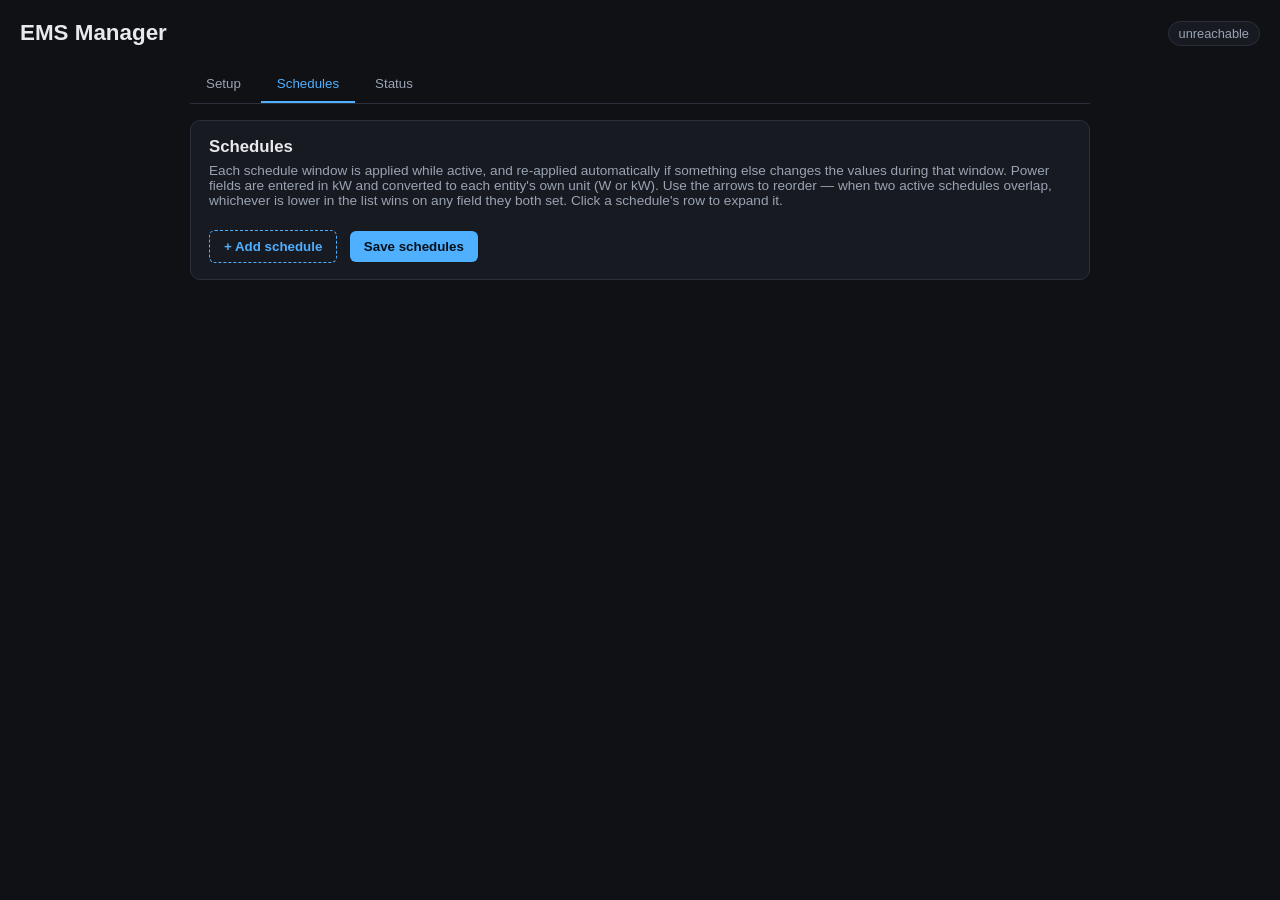
==== ems_manager/app/static/index.html @ a78b81ff "Save inverter type as soon as it's changed (v0.9.1)" ====
<!DOCTYPE html>
<html lang="en">
<head>
  <meta charset="UTF-8" />
  <meta name="viewport" content="width=device-width, initial-scale=1.0" />
  <title>EMS Manager</title>
  <link rel="stylesheet" href="style.css" />
</head>
<body>
  <header>
    <h1>EMS Manager</h1>
    <div id="status-pill" class="pill">loading…</div>
  </header>

  <nav class="tab-bar" id="tab-bar">
    <button class="tab-btn" data-tab="setup">Setup</button>
    <button class="tab-btn" data-tab="schedules">Schedules</button>
    <button class="tab-btn" data-tab="status">Status</button>
  </nav>

  <main>
    <div class="tab-panel" id="tab-setup">
      <section class="card" id="entities-card">
        <h2>Entities</h2>
        <p class="hint">Map this app to your <span id="inverter-label">inverter</span> entities. Start typing to search your Home Assistant entities.</p>
        <div class="entity-grid" id="entity-grid"></div>
        <button id="save-entities">Save entities</button>
        <span class="save-msg" id="entities-save-msg"></span>
      </section>

      <section class="card" id="settings-card">
        <h2>System</h2>
        <label>Inverter <select id="inverter-type"></select></label>
        <p class="hint">Changes which entities to map above and which EMS modes schedules can use. Saved as soon as you change it.</p>
        <label>Battery capacity (kWh) <input type="number" step="0.1" id="battery-capacity" /></label>
        <p class="hint">Used to pace the discharge/charge ramp settings on schedules — how much energy a 1% SoC change represents.</p>
        <br />
        <button id="save-settings">Save settings</button>
        <span class="save-msg" id="settings-save-msg"></span>
      </section>

      <section class="card" id="backup-card">
        <h2>Backup &amp; restore</h2>
        <p class="hint">Download your entities, system settings and schedules as a JSON file, or restore them from one. Restoring replaces everything currently saved.</p>
        <button id="download-backup">Download backup</button>
        <button id="restore-backup">Restore from file…</button>
        <input type="file" id="restore-file" accept=".json,application/json" hidden />
        <span class="save-msg" id="backup-msg"></span>
      </section>
    </div>

    <div class="tab-panel" id="tab-schedules">
      <section class="card" id="windows-card">
        <h2>Schedules</h2>
        <p class="hint">Each schedule window is applied while active, and re-applied automatically if something else changes the values during that window. Power fields are entered in kW and converted to each entity's own unit (W or kW). Use the arrows to reorder — when two active schedules overlap, whichever is lower in the list wins on any field they both set. Click a schedule's row to expand it.</p>
        <div id="windows-list"></div>
        <button id="add-window">+ Add schedule</button>
        <button id="save-windows">Save schedules</button>
        <span class="save-msg" id="windows-save-msg"></span>
      </section>
    </div>

    <div class="tab-panel" id="tab-status">
      <section class="card" id="status-card">
        <h2>Status</h2>
        <div id="status-body">loading…</div>
      </section>
    </div>
  </main>

  <template id="window-template">
    <div class="window" data-window>
      <div class="window-summary">
        <div class="reorder-btns">
          <button class="move-up" title="Move up">&#9650;</button>
          <button class="move-down" title="Move down">&#9660;</button>
        </div>
        <span class="active-dot" title="Currently active"></span>
        <label class="enabled-label summary-enabled"><input type="checkbox" class="w-enabled" checked /></label>
        <input type="text" class="w-name" placeholder="Schedule name" />
        <span class="w-time-badge badge"></span>
        <span class="w-mode-badge badge"></span>
        <button class="expand-toggle" title="Expand/collapse">&#9660;</button>
        <button class="remove-window">Remove</button>
      </div>
      <div class="window-body">
        <div class="window-row">
          <label>Days
            <div class="days" data-days>
              <label><input type="checkbox" value="mon" checked>Mon</label>
              <label><input type="checkbox" value="tue" checked>Tue</label>
              <label><input type="checkbox" value="wed" checked>Wed</label>
              <label><input type="checkbox" value="thu" checked>Thu</label>
              <label><input type="checkbox" value="fri" checked>Fri</label>
              <label><input type="checkbox" value="sat" checked>Sat</label>
              <label><input type="checkbox" value="sun" checked>Sun</label>
            </div>
          </label>
        </div>
        <div class="window-row">
          <label>Start <input type="time" class="w-start" /></label>
          <label>End <input type="time" class="w-end" /></label>
        </div>
        <div class="window-row">
          <label>EMS mode
            <select class="w-ems-mode">
              <!-- options filled from the selected inverter's profile -->
            </select>
          </label>
        </div>
        <div class="window-row">
          <label>Charge power (kW) <input type="number" step="0.1" class="w-charge" /></label>
          <label>Discharge power (kW) <input type="number" step="0.1" class="w-discharge" /></label>
          <label>Stop discharge at SoC (%) <input type="number" class="w-soc-stop" /></label>
        </div>
        <div class="window-row">
          <label class="import-limit-field">Import limit (kW) <input type="number" step="0.1" class="w-import" /></label>
          <label class="mode-charge-only">Charge target SoC (%) <input type="number" class="w-charge-target-soc" /></label>
          <label class="mode-discharge-only">Min export limit (kW) <input type="number" step="0.1" class="w-export-min" /></label>
          <label class="mode-discharge-only">Max export limit (kW) <input type="number" step="0.1" class="w-export-max" /></label>
          <label class="mode-other-only">Export limit (kW) <input type="number" step="0.1" class="w-export-flat" /></label>
        </div>
        <div class="window-row ramp-fields">
          <label class="enabled-label mode-discharge-only"><input type="checkbox" class="w-discharge-ramp" /> Ramp export limit</label>
          <label class="enabled-label mode-charge-only"><input type="checkbox" class="w-charge-ramp" /> <span class="charge-ramp-text">Ramp import limit</span></label>
        </div>
        <p class="hint ramp-fields mode-discharge-only">When ramping, the export limit is calculated dynamically each poll and kept within your Min/Max export limit range above.</p>
        <div class="window-row notify-row">
          <label class="enabled-label"><input type="checkbox" class="w-notify-enabled" /> Notify when this schedule becomes active</label>
        </div>
        <div class="window-row notify-fields">
          <label>Notify service <input type="text" class="w-notify-service" placeholder="e.g. persistent_notification.create or notify.mobile_app_myphone" /></label>
          <label>Title (optional) <input type="text" class="w-notify-title" placeholder="EMS Manager" /></label>
        </div>
        <div class="window-row notify-fields">
          <label class="full-width">Message (optional) <input type="text" class="w-notify-message" placeholder="Defaults to '<schedule name> schedule is now active'" /></label>
        </div>
      </div>
    </div>
  </template>

  <script src="app.js"></script>
</body>
</html>
---- ems_manager/app/static/style.css ----
:root {
  --bg: #0f1115;
  --card: #171a21;
  --border: #2a2f3a;
  --text: #e7e9ee;
  --muted: #9aa3b2;
  --accent: #4fb0ff;
  --good: #35c37c;
  --bad: #ff6b6b;
  font-family: -apple-system, BlinkMacSystemFont, "Segoe UI", Roboto, sans-serif;
}

* { box-sizing: border-box; }

body {
  margin: 0;
  background: var(--bg);
  color: var(--text);
  padding: 20px;
}

header {
  display: flex;
  align-items: center;
  justify-content: space-between;
  margin-bottom: 20px;
}

h1 { font-size: 1.4rem; margin: 0; }
h2 { font-size: 1.05rem; margin: 0 0 6px; }

.pill {
  padding: 4px 10px;
  border-radius: 999px;
  background: var(--card);
  border: 1px solid var(--border);
  font-size: 0.8rem;
  color: var(--muted);
  max-width: 60%;
  text-align: right;
  white-space: normal;
}

main {
  display: grid;
  gap: 16px;
  max-width: 900px;
  margin: 0 auto;
}

.tab-bar {
  display: flex;
  gap: 4px;
  max-width: 900px;
  margin: 0 auto 16px;
  border-bottom: 1px solid var(--border);
}

.tab-btn {
  background: transparent;
  border: none;
  border-radius: 0;
  color: var(--muted);
  font-weight: 500;
  padding: 10px 16px;
  margin: 0;
  border-bottom: 2px solid transparent;
}

.tab-btn.active {
  color: var(--accent);
  border-bottom-color: var(--accent);
}

.tab-panel {
  display: none;
}

.tab-panel.active {
  display: grid;
  gap: 16px;
}

.card {
  background: var(--card);
  border: 1px solid var(--border);
  border-radius: 10px;
  padding: 16px 18px;
}

.hint { color: var(--muted); font-size: 0.85rem; margin: 4px 0 12px; }

.entity-grid {
  display: grid;
  grid-template-columns: 1fr 1fr;
  gap: 10px 16px;
}

.entity-grid label {
  display: flex;
  flex-direction: column;
  gap: 4px;
  font-size: 0.8rem;
  color: var(--muted);
}

input[type="text"], input[type="number"], input[type="time"], select {
  background: #0f1115;
  border: 1px solid var(--border);
  color: var(--text);
  border-radius: 6px;
  padding: 6px 8px;
  font-size: 0.9rem;
}

button {
  background: var(--accent);
  color: #051019;
  border: none;
  border-radius: 6px;
  padding: 8px 14px;
  font-weight: 600;
  cursor: pointer;
  margin-top: 10px;
  margin-right: 8px;
}

button.remove-window {
  background: transparent;
  color: var(--bad);
  border: 1px solid var(--bad);
  margin: 0;
  padding: 4px 10px;
  font-size: 0.8rem;
}

button#add-window {
  background: transparent;
  border: 1px dashed var(--accent);
  color: var(--accent);
}

.save-msg { font-size: 0.8rem; color: var(--good); margin-left: 4px; }
.save-msg.error { color: var(--bad); }

.window {
  border: 1px solid var(--border);
  border-radius: 8px;
  padding: 12px;
  margin-bottom: 12px;
}

.window-summary {
  display: flex;
  align-items: center;
  gap: 10px;
}

.window-summary .w-name {
  flex: 1;
  font-weight: 600;
  min-width: 80px;
}

.window-body {
  display: none;
  margin-top: 12px;
  padding-top: 12px;
  border-top: 1px solid var(--border);
}

.window.expanded .window-body {
  display: block;
}

.active-dot {
  width: 8px;
  height: 8px;
  border-radius: 50%;
  background: var(--border);
  flex-shrink: 0;
}

.window.is-active .active-dot {
  background: var(--good);
}

.summary-enabled {
  margin: 0;
  flex-shrink: 0;
}

.badge {
  font-size: 0.72rem;
  color: var(--muted);
  background: #0f1115;
  border: 1px solid var(--border);
  border-radius: 999px;
  padding: 3px 9px;
  white-space: nowrap;
  flex-shrink: 0;
}

.expand-toggle {
  background: transparent;
  border: 1px solid var(--border);
  color: var(--muted);
  margin: 0;
  padding: 4px 8px;
  font-size: 0.7rem;
  flex-shrink: 0;
}

.expand-toggle:hover {
  color: var(--accent);
  border-color: var(--accent);
}

.window.expanded .expand-toggle {
  color: var(--accent);
  border-color: var(--accent);
}

.reorder-btns {
  display: flex;
  flex-direction: column;
  gap: 2px;
}

.reorder-btns button {
  background: transparent;
  border: 1px solid var(--border);
  color: var(--muted);
  margin: 0;
  padding: 1px 6px;
  font-size: 0.65rem;
  line-height: 1.2;
  border-radius: 4px;
}

.reorder-btns button:hover {
  color: var(--accent);
  border-color: var(--accent);
}

.notify-row {
  margin-top: 4px;
}

.notify-fields label.full-width {
  flex: 1;
}

/* Hidden by default; JS shows the relevant set once an EMS mode is picked.
   Covers the min/max export fields, the flat export limit field, charge
   target SoC, and the ramp checkboxes - anything that only makes sense
   for one direction. */
.mode-discharge-only,
.mode-charge-only,
.mode-other-only {
  display: none;
}

.ramp-fields label.mode-discharge-only,
.ramp-fields label.mode-charge-only {
  color: var(--accent);
}

p.hint.mode-discharge-only,
p.hint.mode-charge-only {
  margin-top: -4px;
}

.enabled-label {
  display: flex;
  align-items: center;
  gap: 4px;
  font-size: 0.85rem;
  color: var(--muted);
}

.window-row {
  display: flex;
  flex-wrap: wrap;
  gap: 14px;
  margin-bottom: 8px;
}

.window-row label {
  display: flex;
  flex-direction: column;
  gap: 4px;
  font-size: 0.78rem;
  color: var(--muted);
}

.days {
  display: flex;
  gap: 8px;
  flex-wrap: wrap;
}

.days label {
  flex-direction: row;
  align-items: center;
  gap: 3px;
  font-size: 0.75rem;
}

#status-body {
  font-family: ui-monospace, SFMono-Regular, Menlo, monospace;
  font-size: 0.82rem;
  white-space: pre-wrap;
  color: var(--muted);
}

datalist { display: none; }
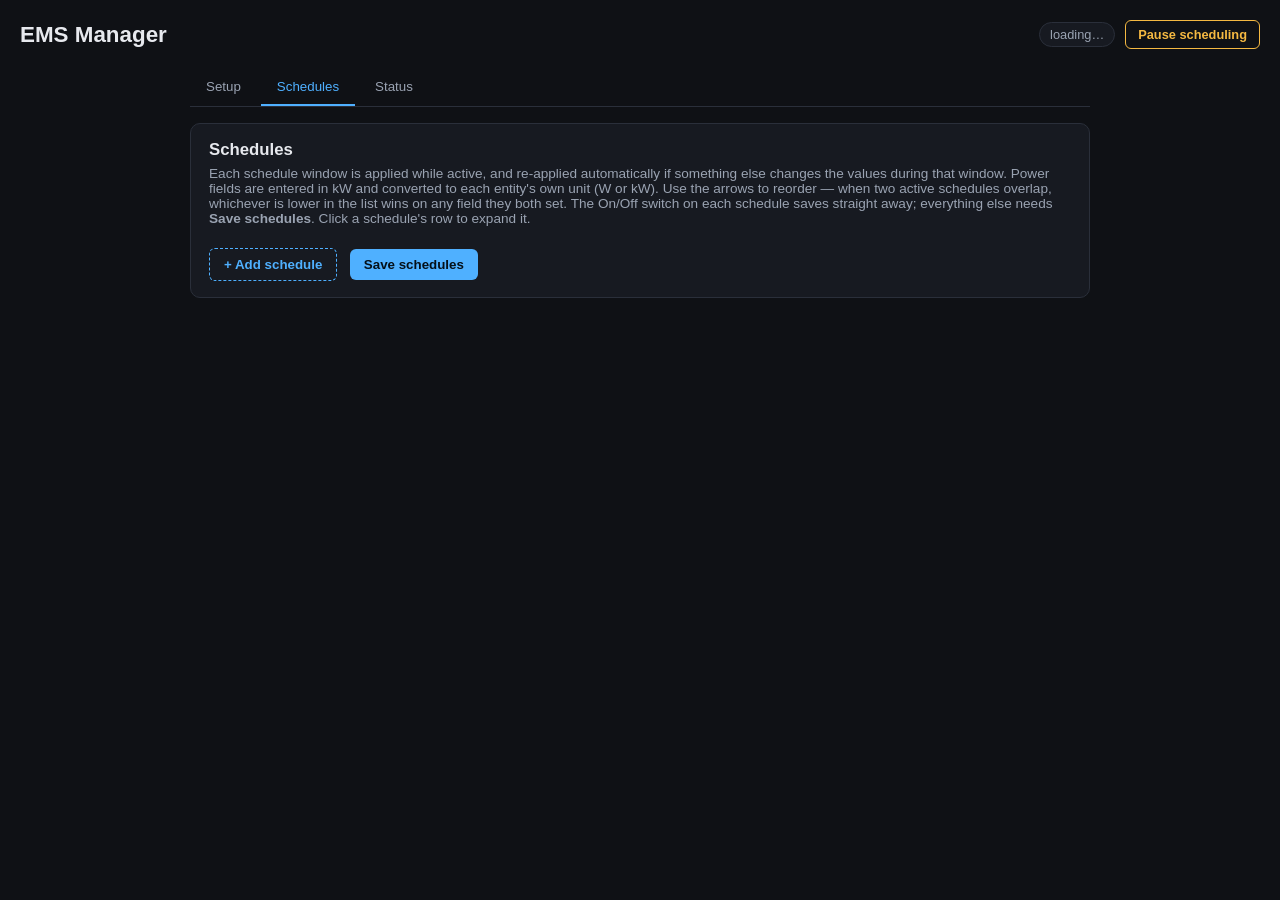
==== commit 5d38cbee: "add better enable / disable options" ====
--- a/ems_manager/app/static/index.html
+++ b/ems_manager/app/static/index.html
@@ -9,8 +9,15 @@
 <body>
   <header>
     <h1>EMS Manager</h1>
-    <div id="status-pill" class="pill">loading…</div>
+    <div class="header-right">
+      <div id="status-pill" class="pill">loading…</div>
+      <button id="pause-toggle" class="pause-btn" title="Stop the scheduler changing anything on the inverter until you resume">Pause scheduling</button>
+    </div>
   </header>
+
+  <div id="paused-banner" class="paused-banner" hidden>
+    Scheduling is paused. Nothing is being written to the inverter until you click <strong>Resume scheduling</strong>.
+  </div>
 
   <nav class="tab-bar" id="tab-bar">
     <button class="tab-btn" data-tab="setup">Setup</button>
@@ -52,7 +59,7 @@
     <div class="tab-panel" id="tab-schedules">
       <section class="card" id="windows-card">
         <h2>Schedules</h2>
-        <p class="hint">Each schedule window is applied while active, and re-applied automatically if something else changes the values during that window. Power fields are entered in kW and converted to each entity's own unit (W or kW). Use the arrows to reorder — when two active schedules overlap, whichever is lower in the list wins on any field they both set. Click a schedule's row to expand it.</p>
+        <p class="hint">Each schedule window is applied while active, and re-applied automatically if something else changes the values during that window. Power fields are entered in kW and converted to each entity's own unit (W or kW). Use the arrows to reorder — when two active schedules overlap, whichever is lower in the list wins on any field they both set. The On/Off switch on each schedule saves straight away; everything else needs <strong>Save schedules</strong>. Click a schedule's row to expand it.</p>
         <div id="windows-list"></div>
         <button id="add-window">+ Add schedule</button>
         <button id="save-windows">Save schedules</button>
@@ -76,7 +83,11 @@
           <button class="move-down" title="Move down">&#9660;</button>
         </div>
         <span class="active-dot" title="Currently active"></span>
-        <label class="enabled-label summary-enabled"><input type="checkbox" class="w-enabled" checked /></label>
+        <label class="switch summary-enabled" title="Turn this schedule on or off (saves immediately)">
+          <input type="checkbox" class="w-enabled" checked />
+          <span class="switch-track"></span>
+          <span class="switch-text">On</span>
+        </label>
         <input type="text" class="w-name" placeholder="Schedule name" />
         <span class="w-time-badge badge"></span>
         <span class="w-mode-badge badge"></span>
@@ -109,9 +120,9 @@
           </label>
         </div>
         <div class="window-row">
-          <label>Charge power (kW) <input type="number" step="0.1" class="w-charge" /></label>
-          <label>Discharge power (kW) <input type="number" step="0.1" class="w-discharge" /></label>
-          <label>Stop discharge at SoC (%) <input type="number" class="w-soc-stop" /></label>
+          <label class="charge-power-field">Charge power (kW) <input type="number" step="0.1" class="w-charge" /></label>
+          <label class="discharge-power-field">Discharge power (kW) <input type="number" step="0.1" class="w-discharge" /></label>
+          <label class="discharge-power-field">Stop discharge at SoC (%) <input type="number" class="w-soc-stop" /></label>
         </div>
         <div class="window-row">
           <label class="import-limit-field">Import limit (kW) <input type="number" step="0.1" class="w-import" /></label>
--- a/ems_manager/app/static/style.css
+++ b/ems_manager/app/static/style.css
@@ -7,6 +7,7 @@
   --accent: #4fb0ff;
   --good: #35c37c;
   --bad: #ff6b6b;
+  --warn: #f5b942;
   font-family: -apple-system, BlinkMacSystemFont, "Segoe UI", Roboto, sans-serif;
 }
 
@@ -39,6 +40,53 @@
   max-width: 60%;
   text-align: right;
   white-space: normal;
+}
+
+.header-right {
+  display: flex;
+  align-items: center;
+  justify-content: flex-end;
+  gap: 10px;
+  max-width: 70%;
+}
+
+.header-right .pill {
+  max-width: none;
+}
+
+button.pause-btn {
+  margin: 0;
+  padding: 6px 12px;
+  font-size: 0.8rem;
+  background: transparent;
+  color: var(--warn);
+  border: 1px solid var(--warn);
+  white-space: nowrap;
+}
+
+button.pause-btn.is-paused {
+  background: var(--good);
+  border-color: var(--good);
+  color: #051019;
+}
+
+button:disabled {
+  opacity: 0.5;
+  cursor: wait;
+}
+
+.paused-banner {
+  max-width: 900px;
+  margin: 0 auto 16px;
+  padding: 10px 14px;
+  border: 1px solid var(--warn);
+  border-radius: 8px;
+  color: var(--warn);
+  font-size: 0.85rem;
+}
+
+.paused-banner[hidden] {
+  display: none;
 }
 
 main {
@@ -190,6 +238,76 @@
   flex-shrink: 0;
 }
 
+/* On/off switch: a visually hidden checkbox driving a sliding track, so
+   collectWindows() and the API still just read .checked. */
+.switch {
+  position: relative;
+  display: flex;
+  align-items: center;
+  gap: 6px;
+  cursor: pointer;
+  font-size: 0.75rem;
+  font-weight: 600;
+  color: var(--good);
+  user-select: none;
+}
+
+.switch input {
+  position: absolute;
+  opacity: 0;
+  width: 0;
+  height: 0;
+}
+
+.switch-track {
+  position: relative;
+  width: 32px;
+  height: 18px;
+  border-radius: 999px;
+  background: var(--good);
+  transition: background 0.15s;
+}
+
+.switch-track::after {
+  content: "";
+  position: absolute;
+  top: 2px;
+  left: 16px;
+  width: 14px;
+  height: 14px;
+  border-radius: 50%;
+  background: #fff;
+  transition: left 0.15s;
+}
+
+.switch input:not(:checked) + .switch-track {
+  background: var(--border);
+}
+
+.switch input:not(:checked) + .switch-track::after {
+  left: 2px;
+}
+
+.switch input:focus-visible + .switch-track {
+  outline: 2px solid var(--accent);
+  outline-offset: 2px;
+}
+
+.switch-text {
+  width: 2em;
+}
+
+.window.is-disabled .switch {
+  color: var(--muted);
+}
+
+.window.is-disabled .w-name,
+.window.is-disabled .badge,
+.window.is-disabled .active-dot,
+.window.is-disabled .window-body {
+  opacity: 0.45;
+}
+
 .badge {
   font-size: 0.72rem;
   color: var(--muted);
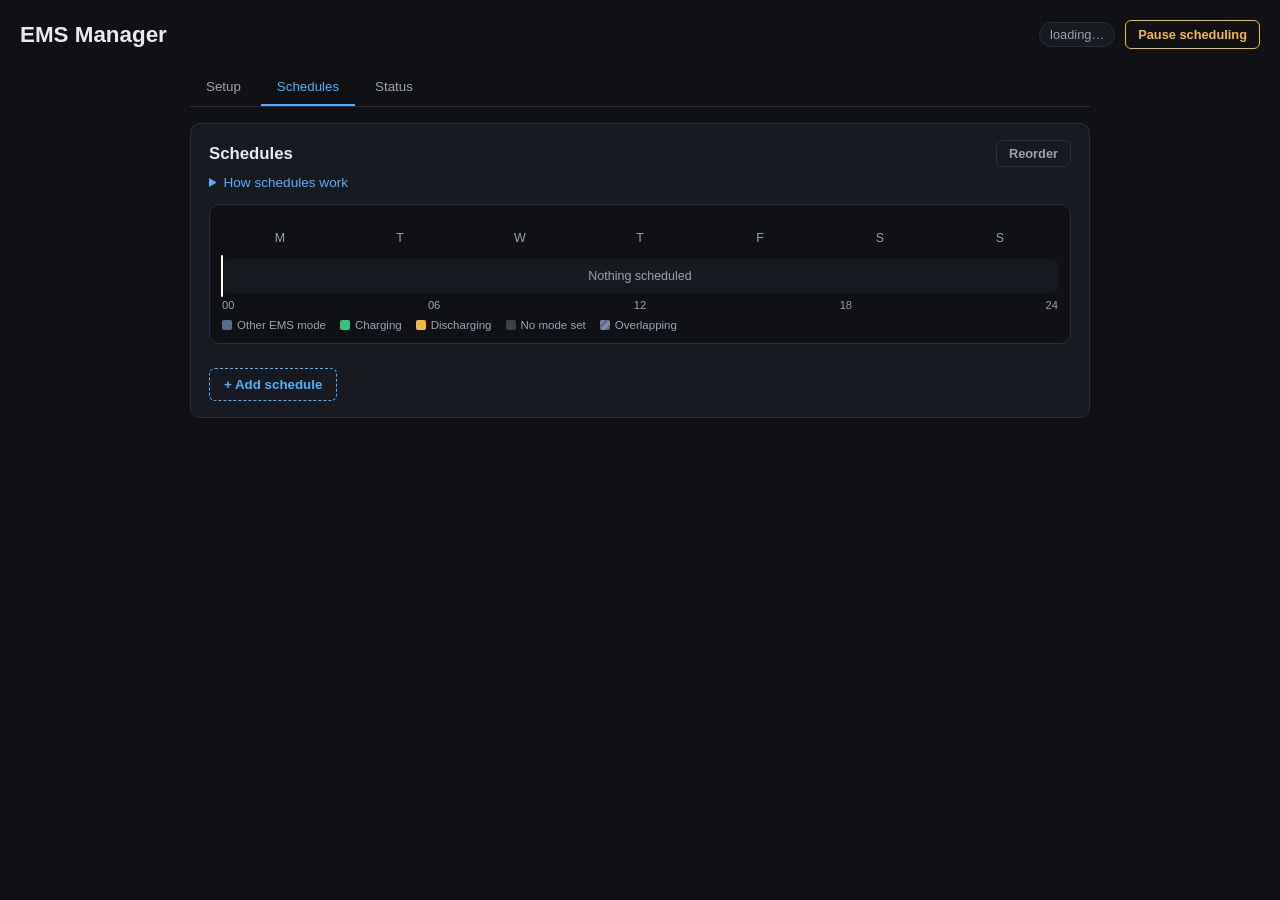
==== commit 911c330c: "24 hour timeline and mobile friendly display" ====
--- a/ems_manager/app/static/index.html
+++ b/ems_manager/app/static/index.html
@@ -2,7 +2,7 @@
 <html lang="en">
 <head>
   <meta charset="UTF-8" />
-  <meta name="viewport" content="width=device-width, initial-scale=1.0" />
+  <meta name="viewport" content="width=device-width, initial-scale=1.0, viewport-fit=cover" />
   <title>EMS Manager</title>
   <link rel="stylesheet" href="style.css" />
 </head>
@@ -39,7 +39,7 @@
         <h2>System</h2>
         <label>Inverter <select id="inverter-type"></select></label>
         <p class="hint">Changes which entities to map above and which EMS modes schedules can use. Saved as soon as you change it.</p>
-        <label>Battery capacity (kWh) <input type="number" step="0.1" id="battery-capacity" /></label>
+        <label>Battery capacity (kWh) <input type="number" step="0.1" inputmode="decimal" id="battery-capacity" /></label>
         <p class="hint">Used to pace the discharge/charge ramp settings on schedules — how much energy a 1% SoC change represents.</p>
         <br />
         <button id="save-settings">Save settings</button>
@@ -57,13 +57,59 @@
     </div>
 
     <div class="tab-panel" id="tab-schedules">
-      <section class="card" id="windows-card">
-        <h2>Schedules</h2>
-        <p class="hint">Each schedule window is applied while active, and re-applied automatically if something else changes the values during that window. Power fields are entered in kW and converted to each entity's own unit (W or kW). Use the arrows to reorder — when two active schedules overlap, whichever is lower in the list wins on any field they both set. The On/Off switch on each schedule saves straight away; everything else needs <strong>Save schedules</strong>. Click a schedule's row to expand it.</p>
-        <div id="windows-list"></div>
+      <section class="card" id="schedules-view">
+        <div class="card-head">
+          <h2>Schedules</h2>
+          <button type="button" class="ghost-btn" id="reorder-toggle">Reorder</button>
+        </div>
+        <details class="howto">
+          <summary>How schedules work</summary>
+          <p class="hint">Each schedule is applied while it's active, and re-applied automatically if something else changes the values during that window. Power fields are entered in kW and converted to each entity's own unit (W or kW). When two active schedules overlap, whichever is lower in the list wins on any field they both set; use <strong>Reorder</strong> to change the order. The On/Off switches and reordering save straight away. Everything else is saved from each schedule's own editor, so tap a schedule (or a block on the timeline) to open it.</p>
+        </details>
+
+        <div class="timeline">
+          <div class="timeline-head">
+            <span id="timeline-day"></span>
+            <span class="timeline-now" id="timeline-now"></span>
+          </div>
+          <div class="day-picker" id="day-picker">
+            <button type="button" data-day="mon" aria-label="Monday">M</button>
+            <button type="button" data-day="tue" aria-label="Tuesday">T</button>
+            <button type="button" data-day="wed" aria-label="Wednesday">W</button>
+            <button type="button" data-day="thu" aria-label="Thursday">T</button>
+            <button type="button" data-day="fri" aria-label="Friday">F</button>
+            <button type="button" data-day="sat" aria-label="Saturday">S</button>
+            <button type="button" data-day="sun" aria-label="Sunday">S</button>
+          </div>
+          <div class="timeline-track">
+            <div class="timeline-bar" id="timeline-bar"></div>
+            <span class="timeline-marker" id="timeline-marker"></span>
+            <span class="timeline-empty" id="timeline-empty">Nothing scheduled</span>
+          </div>
+          <div class="timeline-ticks"><span>00</span><span>06</span><span>12</span><span>18</span><span>24</span></div>
+          <div class="timeline-legend">
+            <span><i class="mode-other"></i>Other EMS mode</span>
+            <span><i class="mode-chg"></i>Charging</span>
+            <span><i class="mode-dis"></i>Discharging</span>
+            <span><i class="mode-none"></i>No mode set</span>
+            <span><i class="mode-other overlap"></i>Overlapping</span>
+          </div>
+        </div>
+
+        <div id="windows-list" class="schedule-list"></div>
+        <p class="hint" id="windows-empty" hidden>No schedules yet.</p>
         <button id="add-window">+ Add schedule</button>
-        <button id="save-windows">Save schedules</button>
         <span class="save-msg" id="windows-save-msg"></span>
+      </section>
+
+      <section class="editor" id="schedule-editor" hidden>
+        <div class="editor-bar">
+          <button type="button" class="back-btn" id="editor-back">‹ Schedules</button>
+          <span class="editor-title" id="editor-title"></span>
+          <button type="button" class="save-btn" id="editor-save">Save</button>
+        </div>
+        <span class="save-msg" id="editor-save-msg"></span>
+        <div id="editor-body"></div>
       </section>
     </div>
 
@@ -75,78 +121,102 @@
     </div>
   </main>
 
+  <template id="row-template">
+    <div class="sched-row" data-row>
+      <span class="mode-stripe"></span>
+      <button type="button" class="sched-open">
+        <span class="sched-title">
+          <span class="active-dot" title="Running now"></span>
+          <span class="sched-name"></span>
+        </span>
+        <span class="sched-meta">
+          <span class="badge sched-time"></span>
+          <span class="badge sched-days"></span>
+          <span class="badge sched-mode"></span>
+        </span>
+      </button>
+      <label class="switch" title="Turn this schedule on or off (saves immediately)">
+        <input type="checkbox" class="w-enabled" />
+        <span class="switch-track"></span>
+      </label>
+      <div class="reorder-btns">
+        <button type="button" class="move-up" title="Move up">&#9650;</button>
+        <button type="button" class="move-down" title="Move down">&#9660;</button>
+      </div>
+      <span class="chev" aria-hidden="true">&#8250;</span>
+    </div>
+  </template>
+
   <template id="window-template">
-    <div class="window" data-window>
-      <div class="window-summary">
-        <div class="reorder-btns">
-          <button class="move-up" title="Move up">&#9650;</button>
-          <button class="move-down" title="Move down">&#9660;</button>
-        </div>
-        <span class="active-dot" title="Currently active"></span>
-        <label class="switch summary-enabled" title="Turn this schedule on or off (saves immediately)">
-          <input type="checkbox" class="w-enabled" checked />
-          <span class="switch-track"></span>
-          <span class="switch-text">On</span>
-        </label>
-        <input type="text" class="w-name" placeholder="Schedule name" />
-        <span class="w-time-badge badge"></span>
-        <span class="w-mode-badge badge"></span>
-        <button class="expand-toggle" title="Expand/collapse">&#9660;</button>
-        <button class="remove-window">Remove</button>
-      </div>
-      <div class="window-body">
-        <div class="window-row">
-          <label>Days
+    <div class="editor-form" data-window>
+      <div class="ed-sec">
+        <h3>Schedule</h3>
+        <div class="grp">
+          <label class="row">Name <input type="text" class="w-name" placeholder="Schedule name" /></label>
+          <label class="row">Enabled
+            <span class="switch"><input type="checkbox" class="w-enabled" checked /><span class="switch-track"></span></span>
+          </label>
+        </div>
+      </div>
+
+      <div class="ed-sec">
+        <h3>When</h3>
+        <div class="grp">
+          <div class="row row-stack">Days
             <div class="days" data-days>
-              <label><input type="checkbox" value="mon" checked>Mon</label>
-              <label><input type="checkbox" value="tue" checked>Tue</label>
-              <label><input type="checkbox" value="wed" checked>Wed</label>
-              <label><input type="checkbox" value="thu" checked>Thu</label>
-              <label><input type="checkbox" value="fri" checked>Fri</label>
-              <label><input type="checkbox" value="sat" checked>Sat</label>
-              <label><input type="checkbox" value="sun" checked>Sun</label>
+              <label><input type="checkbox" value="mon" checked><span>Mon</span></label>
+              <label><input type="checkbox" value="tue" checked><span>Tue</span></label>
+              <label><input type="checkbox" value="wed" checked><span>Wed</span></label>
+              <label><input type="checkbox" value="thu" checked><span>Thu</span></label>
+              <label><input type="checkbox" value="fri" checked><span>Fri</span></label>
+              <label><input type="checkbox" value="sat" checked><span>Sat</span></label>
+              <label><input type="checkbox" value="sun" checked><span>Sun</span></label>
             </div>
-          </label>
-        </div>
-        <div class="window-row">
-          <label>Start <input type="time" class="w-start" /></label>
-          <label>End <input type="time" class="w-end" /></label>
-        </div>
-        <div class="window-row">
-          <label>EMS mode
+          </div>
+          <label class="row">Start <input type="time" class="w-start" /></label>
+          <label class="row">End <input type="time" class="w-end" /></label>
+        </div>
+      </div>
+
+      <div class="ed-sec">
+        <h3>Mode &amp; power</h3>
+        <div class="grp">
+          <label class="row">EMS mode
             <select class="w-ems-mode">
               <!-- options filled from the selected inverter's profile -->
             </select>
           </label>
-        </div>
-        <div class="window-row">
-          <label class="charge-power-field">Charge power (kW) <input type="number" step="0.1" class="w-charge" /></label>
-          <label class="discharge-power-field">Discharge power (kW) <input type="number" step="0.1" class="w-discharge" /></label>
-          <label class="discharge-power-field">Stop discharge at SoC (%) <input type="number" class="w-soc-stop" /></label>
-        </div>
-        <div class="window-row">
-          <label class="import-limit-field">Import limit (kW) <input type="number" step="0.1" class="w-import" /></label>
-          <label class="mode-charge-only">Charge target SoC (%) <input type="number" class="w-charge-target-soc" /></label>
-          <label class="mode-discharge-only">Min export limit (kW) <input type="number" step="0.1" class="w-export-min" /></label>
-          <label class="mode-discharge-only">Max export limit (kW) <input type="number" step="0.1" class="w-export-max" /></label>
-          <label class="mode-other-only">Export limit (kW) <input type="number" step="0.1" class="w-export-flat" /></label>
-        </div>
-        <div class="window-row ramp-fields">
-          <label class="enabled-label mode-discharge-only"><input type="checkbox" class="w-discharge-ramp" /> Ramp export limit</label>
-          <label class="enabled-label mode-charge-only"><input type="checkbox" class="w-charge-ramp" /> <span class="charge-ramp-text">Ramp import limit</span></label>
-        </div>
-        <p class="hint ramp-fields mode-discharge-only">When ramping, the export limit is calculated dynamically each poll and kept within your Min/Max export limit range above.</p>
-        <div class="window-row notify-row">
-          <label class="enabled-label"><input type="checkbox" class="w-notify-enabled" /> Notify when this schedule becomes active</label>
-        </div>
-        <div class="window-row notify-fields">
-          <label>Notify service <input type="text" class="w-notify-service" placeholder="e.g. persistent_notification.create or notify.mobile_app_myphone" /></label>
-          <label>Title (optional) <input type="text" class="w-notify-title" placeholder="EMS Manager" /></label>
-        </div>
-        <div class="window-row notify-fields">
-          <label class="full-width">Message (optional) <input type="text" class="w-notify-message" placeholder="Defaults to '<schedule name> schedule is now active'" /></label>
-        </div>
-      </div>
+          <label class="row charge-power-field">Charge power (kW) <input type="number" step="0.1" inputmode="decimal" class="w-charge" /></label>
+          <label class="row discharge-power-field">Discharge power (kW) <input type="number" step="0.1" inputmode="decimal" class="w-discharge" /></label>
+          <label class="row discharge-power-field">Stop discharge at SoC (%) <input type="number" inputmode="numeric" class="w-soc-stop" /></label>
+          <label class="row import-limit-field">Import limit (kW) <input type="number" step="0.1" inputmode="decimal" class="w-import" /></label>
+          <label class="row mode-charge-only">Charge target SoC (%) <input type="number" inputmode="numeric" class="w-charge-target-soc" /></label>
+          <label class="row mode-discharge-only">Min export limit (kW) <input type="number" step="0.1" inputmode="decimal" class="w-export-min" /></label>
+          <label class="row mode-discharge-only">Max export limit (kW) <input type="number" step="0.1" inputmode="decimal" class="w-export-max" /></label>
+          <label class="row mode-other-only">Export limit (kW) <input type="number" step="0.1" inputmode="decimal" class="w-export-flat" /></label>
+          <label class="row mode-discharge-only">Ramp export limit
+            <span class="switch"><input type="checkbox" class="w-discharge-ramp" /><span class="switch-track"></span></span>
+          </label>
+          <label class="row mode-charge-only"><span class="charge-ramp-text">Ramp import limit</span>
+            <span class="switch"><input type="checkbox" class="w-charge-ramp" /><span class="switch-track"></span></span>
+          </label>
+        </div>
+        <p class="hint mode-discharge-only">When ramping, the export limit is calculated dynamically each poll and kept within your Min/Max export limit range above.</p>
+      </div>
+
+      <div class="ed-sec">
+        <h3>Notifications</h3>
+        <div class="grp">
+          <label class="row">Notify when this schedule becomes active
+            <span class="switch"><input type="checkbox" class="w-notify-enabled" /><span class="switch-track"></span></span>
+          </label>
+          <label class="row row-stack notify-fields">Notify service <input type="text" class="w-notify-service" placeholder="e.g. persistent_notification.create or notify.mobile_app_myphone" /></label>
+          <label class="row row-stack notify-fields">Title (optional) <input type="text" class="w-notify-title" placeholder="EMS Manager" /></label>
+          <label class="row row-stack notify-fields">Message (optional) <input type="text" class="w-notify-message" placeholder="Defaults to '<schedule name> schedule is now active'" /></label>
+        </div>
+      </div>
+
+      <button type="button" class="remove-window">Delete schedule</button>
     </div>
   </template>
 
--- a/ems_manager/app/static/style.css
+++ b/ems_manager/app/static/style.css
@@ -5,25 +5,41 @@
   --text: #e7e9ee;
   --muted: #9aa3b2;
   --accent: #4fb0ff;
+  --accent-soft: #1d3147;
   --good: #35c37c;
   --bad: #ff6b6b;
   --warn: #f5b942;
+  /* timeline / list stripe colours, one per EMS mode group */
+  --mode-chg: #35c37c;
+  --mode-dis: #f5b942;
+  --mode-other: #5b6b8c;
+  --mode-none: #3a404c;
+  --gutter: 20px;
   font-family: -apple-system, BlinkMacSystemFont, "Segoe UI", Roboto, sans-serif;
 }
 
 * { box-sizing: border-box; }
+
+/* Author display rules (.row, .card…) would otherwise beat the browser's own [hidden]. */
+[hidden] { display: none !important; }
 
 body {
   margin: 0;
   background: var(--bg);
   color: var(--text);
-  padding: 20px;
+  /* clears the notch / home bar when the HA app shows the page edge to edge */
+  padding:
+    max(var(--gutter), env(safe-area-inset-top, 0px))
+    max(var(--gutter), env(safe-area-inset-right, 0px))
+    max(var(--gutter), env(safe-area-inset-bottom, 0px))
+    max(var(--gutter), env(safe-area-inset-left, 0px));
 }
 
 header {
   display: flex;
   align-items: center;
   justify-content: space-between;
+  gap: 10px;
   margin-bottom: 20px;
 }
 
@@ -85,10 +101,6 @@
   font-size: 0.85rem;
 }
 
-.paused-banner[hidden] {
-  display: none;
-}
-
 main {
   display: grid;
   gap: 16px;
@@ -129,12 +141,28 @@
   gap: 16px;
 }
 
+/* Grid columns default to their content's min width, which lets wide
+   inputs push the page sideways on a phone. */
+.tab-panel.active, .editor, .editor-form, .ed-sec {
+  grid-template-columns: minmax(0, 1fr);
+}
+
 .card {
   background: var(--card);
   border: 1px solid var(--border);
   border-radius: 10px;
   padding: 16px 18px;
-}
+  min-width: 0;
+}
+
+.card-head {
+  display: flex;
+  align-items: center;
+  justify-content: space-between;
+  gap: 10px;
+}
+
+.card-head h2 { margin: 0; }
 
 .hint { color: var(--muted); font-size: 0.85rem; margin: 4px 0 12px; }
 
@@ -159,6 +187,7 @@
   border-radius: 6px;
   padding: 6px 8px;
   font-size: 0.9rem;
+  color-scheme: dark;
 }
 
 button {
@@ -173,13 +202,23 @@
   margin-right: 8px;
 }
 
-button.remove-window {
-  background: transparent;
-  color: var(--bad);
-  border: 1px solid var(--bad);
-  margin: 0;
-  padding: 4px 10px;
+button:focus-visible {
+  outline: 2px solid var(--accent);
+  outline-offset: 2px;
+}
+
+button.ghost-btn {
+  margin: 0;
+  background: transparent;
+  border: 1px solid var(--border);
+  color: var(--muted);
+  padding: 5px 12px;
   font-size: 0.8rem;
+}
+
+button.ghost-btn:hover {
+  color: var(--accent);
+  border-color: var(--accent);
 }
 
 button#add-window {
@@ -191,34 +230,239 @@
 .save-msg { font-size: 0.8rem; color: var(--good); margin-left: 4px; }
 .save-msg.error { color: var(--bad); }
 
-.window {
-  border: 1px solid var(--border);
-  border-radius: 8px;
+/* ---------- "How schedules work" ---------- */
+
+.howto {
+  margin: 8px 0 14px;
+}
+
+.howto summary {
+  cursor: pointer;
+  color: var(--accent);
+  font-size: 0.85rem;
+  width: fit-content;
+}
+
+.howto .hint {
+  margin: 8px 0 0;
+}
+
+/* ---------- 24-hour timeline ---------- */
+
+.timeline {
+  display: grid;
+  gap: 8px;
+  background: var(--bg);
+  border: 1px solid var(--border);
+  border-radius: 10px;
   padding: 12px;
-  margin-bottom: 12px;
-}
-
-.window-summary {
+  margin-bottom: 14px;
+}
+
+.timeline-head {
+  display: flex;
+  justify-content: space-between;
+  gap: 10px;
+  font-size: 0.85rem;
+  font-weight: 600;
+}
+
+.timeline-now {
+  color: var(--muted);
+  font-weight: 400;
+  font-variant-numeric: tabular-nums;
+}
+
+.day-picker {
+  display: grid;
+  grid-template-columns: repeat(7, 1fr);
+  gap: 4px;
+}
+
+.day-picker button {
+  margin: 0;
+  padding: 5px 0;
+  background: transparent;
+  border: 1px solid transparent;
+  color: var(--muted);
+  font-size: 0.78rem;
+  font-weight: 500;
+}
+
+.day-picker button.today {
+  border-color: var(--border);
+}
+
+.day-picker button.on {
+  background: var(--accent-soft);
+  color: var(--accent);
+  font-weight: 700;
+}
+
+.timeline-track {
+  position: relative;
+  height: 34px;
+  border-radius: 6px;
+  background: var(--card);
+}
+
+.timeline-bar {
+  position: absolute;
+  inset: 0;
+  border-radius: 6px;
+  overflow: hidden;
+}
+
+.tl-seg {
+  position: absolute;
+  top: 0;
+  bottom: 0;
+  margin: 0;
+  padding: 0 6px;
+  border-radius: 0;
+  border-right: 1px solid var(--bg);
+  min-width: 0;
+  overflow: hidden;
+  text-align: left;
+  font-size: 0.72rem;
+  font-weight: 600;
+  color: #051019;
+}
+
+.tl-seg:hover { filter: brightness(1.15); }
+
+.tl-seg span {
+  /* names only fit on wider screens; on phones the colour does the work */
+  display: none;
+  white-space: nowrap;
+  overflow: hidden;
+  text-overflow: ellipsis;
+}
+
+.mode-chg { background: var(--mode-chg); }
+.mode-dis { background: var(--mode-dis); }
+.mode-other { background: var(--mode-other); color: var(--text); }
+.mode-none { background: var(--mode-none); color: var(--text); }
+
+.overlap {
+  background-image: repeating-linear-gradient(135deg, rgba(255, 255, 255, 0.22) 0 3px, transparent 3px 7px);
+}
+
+.timeline-marker {
+  position: absolute;
+  top: -4px;
+  bottom: -4px;
+  width: 2px;
+  margin-left: -1px;
+  border-radius: 2px;
+  background: #fff;
+  box-shadow: 0 0 0 1px var(--bg);
+  pointer-events: none;
+}
+
+.timeline-empty {
+  position: absolute;
+  inset: 0;
+  display: grid;
+  place-items: center;
+  font-size: 0.78rem;
+  color: var(--muted);
+}
+
+.timeline-ticks {
+  display: flex;
+  justify-content: space-between;
+  font-size: 0.7rem;
+  color: var(--muted);
+  font-variant-numeric: tabular-nums;
+  margin-top: -2px;
+}
+
+.timeline-legend {
+  display: flex;
+  flex-wrap: wrap;
+  gap: 4px 14px;
+  font-size: 0.72rem;
+  color: var(--muted);
+}
+
+.timeline-legend i {
+  display: inline-block;
+  width: 10px;
+  height: 10px;
+  border-radius: 2px;
+  margin-right: 5px;
+  vertical-align: -1px;
+}
+
+/* ---------- schedule list ---------- */
+
+.schedule-list {
+  display: grid;
+  gap: 8px;
+}
+
+.sched-row {
   display: flex;
   align-items: center;
   gap: 10px;
-}
-
-.window-summary .w-name {
+  border: 1px solid var(--border);
+  border-radius: 10px;
+  padding-right: 12px;
+  overflow: hidden;
+  min-width: 0;
+}
+
+.sched-row.is-active {
+  border-color: rgba(53, 195, 124, 0.55);
+}
+
+.mode-stripe {
+  align-self: stretch;
+  width: 4px;
+  flex-shrink: 0;
+  background: var(--mode-none);
+}
+
+.sched-row.mode-chg .mode-stripe { background: var(--mode-chg); }
+.sched-row.mode-dis .mode-stripe { background: var(--mode-dis); }
+.sched-row.mode-other .mode-stripe { background: var(--mode-other); }
+/* the row itself shouldn't pick up the segment fills above */
+.sched-row.mode-chg, .sched-row.mode-dis, .sched-row.mode-other, .sched-row.mode-none { background: transparent; color: var(--text); }
+
+.sched-open {
   flex: 1;
+  min-width: 0;
+  margin: 0;
+  padding: 10px 0;
+  background: transparent;
+  color: var(--text);
+  text-align: left;
+  font-weight: 400;
+  display: grid;
+  gap: 6px;
+}
+
+.sched-title {
+  display: flex;
+  align-items: center;
+  gap: 8px;
+  min-width: 0;
+}
+
+.sched-name {
   font-weight: 600;
-  min-width: 80px;
-}
-
-.window-body {
-  display: none;
-  margin-top: 12px;
-  padding-top: 12px;
-  border-top: 1px solid var(--border);
-}
-
-.window.expanded .window-body {
-  display: block;
+  font-size: 0.95rem;
+  white-space: nowrap;
+  overflow: hidden;
+  text-overflow: ellipsis;
+}
+
+.sched-meta {
+  display: flex;
+  flex-wrap: wrap;
+  gap: 5px;
+  padding-left: 16px;
 }
 
 .active-dot {
@@ -229,26 +473,73 @@
   flex-shrink: 0;
 }
 
-.window.is-active .active-dot {
+.sched-row.is-active .active-dot {
   background: var(--good);
-}
-
-.summary-enabled {
-  margin: 0;
+  box-shadow: 0 0 0 3px rgba(53, 195, 124, 0.18);
+}
+
+.sched-row.is-disabled .sched-open,
+.sched-row.is-disabled .mode-stripe {
+  opacity: 0.45;
+}
+
+.badge {
+  font-size: 0.72rem;
+  color: var(--muted);
+  background: #0f1115;
+  border: 1px solid var(--border);
+  border-radius: 999px;
+  padding: 3px 9px;
+  white-space: nowrap;
+  font-variant-numeric: tabular-nums;
+}
+
+.sched-row.mode-chg .sched-mode { color: var(--mode-chg); border-color: rgba(53, 195, 124, 0.4); }
+.sched-row.mode-dis .sched-mode { color: var(--mode-dis); border-color: rgba(245, 185, 66, 0.4); }
+
+.chev {
+  color: var(--muted);
+  font-size: 1.2rem;
   flex-shrink: 0;
 }
 
-/* On/off switch: a visually hidden checkbox driving a sliding track, so
-   collectWindows() and the API still just read .checked. */
+.reorder-btns {
+  display: none;
+  gap: 4px;
+  flex-shrink: 0;
+}
+
+.schedule-list.reordering .reorder-btns { display: flex; }
+.schedule-list.reordering .chev { display: none; }
+
+.reorder-btns button {
+  background: transparent;
+  border: 1px solid var(--border);
+  color: var(--muted);
+  margin: 0;
+  padding: 4px 9px;
+  font-size: 0.7rem;
+  border-radius: 6px;
+}
+
+.reorder-btns button:hover:not(:disabled) {
+  color: var(--accent);
+  border-color: var(--accent);
+}
+
+.reorder-btns button:disabled {
+  opacity: 0.3;
+  cursor: default;
+}
+
+/* On/off switch: a visually hidden checkbox driving a sliding track, so the
+   code and the API still just read .checked. */
 .switch {
   position: relative;
   display: flex;
   align-items: center;
-  gap: 6px;
   cursor: pointer;
-  font-size: 0.75rem;
-  font-weight: 600;
-  color: var(--good);
+  flex-shrink: 0;
   user-select: none;
 }
 
@@ -261,8 +552,8 @@
 
 .switch-track {
   position: relative;
-  width: 32px;
-  height: 18px;
+  width: 34px;
+  height: 20px;
   border-radius: 999px;
   background: var(--good);
   transition: background 0.15s;
@@ -273,8 +564,8 @@
   position: absolute;
   top: 2px;
   left: 16px;
-  width: 14px;
-  height: 14px;
+  width: 16px;
+  height: 16px;
   border-radius: 50%;
   background: #fff;
   transition: left 0.15s;
@@ -293,136 +584,163 @@
   outline-offset: 2px;
 }
 
-.switch-text {
-  width: 2em;
-}
-
-.window.is-disabled .switch {
-  color: var(--muted);
-}
-
-.window.is-disabled .w-name,
-.window.is-disabled .badge,
-.window.is-disabled .active-dot,
-.window.is-disabled .window-body {
-  opacity: 0.45;
-}
-
-.badge {
+/* ---------- schedule editor ---------- */
+
+.editor {
+  display: grid;
+  gap: 14px;
+  min-width: 0;
+}
+
+.editor-bar {
+  position: sticky;
+  top: 0;
+  z-index: 5;
+  display: flex;
+  align-items: center;
+  gap: 10px;
+  background: var(--card);
+  border: 1px solid var(--border);
+  border-radius: 10px;
+  padding: 8px 10px;
+}
+
+.editor-bar button { margin: 0; }
+
+.back-btn {
+  background: transparent;
+  color: var(--accent);
+  font-weight: 500;
+  padding: 6px 4px;
+}
+
+.editor-title {
+  flex: 1;
+  min-width: 0;
+  text-align: center;
+  font-weight: 600;
+  white-space: nowrap;
+  overflow: hidden;
+  text-overflow: ellipsis;
+}
+
+.save-btn { padding: 7px 18px; }
+
+.editor > .save-msg:empty { display: none; }
+
+.editor-form {
+  display: grid;
+  gap: 18px;
+}
+
+.ed-sec {
+  display: grid;
+  gap: 8px;
+}
+
+.ed-sec h3 {
+  margin: 0 0 0 4px;
   font-size: 0.72rem;
-  color: var(--muted);
-  background: #0f1115;
-  border: 1px solid var(--border);
-  border-radius: 999px;
-  padding: 3px 9px;
-  white-space: nowrap;
+  font-weight: 600;
+  letter-spacing: 0.08em;
+  text-transform: uppercase;
+  color: var(--muted);
+}
+
+.ed-sec .hint { margin: 0 4px; }
+
+.grp {
+  background: var(--card);
+  border: 1px solid var(--border);
+  border-radius: 10px;
+  overflow: hidden;
+}
+
+/* Every row draws a top divider; the -1px tucks the first visible one under
+   the group's own border, whichever rows the mode has hidden. */
+.row {
+  display: flex;
+  align-items: center;
+  justify-content: space-between;
+  gap: 12px;
+  padding: 10px 14px;
+  border-top: 1px solid var(--border);
+  margin-top: -1px;
+  font-size: 0.9rem;
+  min-height: 48px;
+}
+
+.row > input,
+.row > select {
+  width: min(260px, 55%);
+  min-width: 0;
   flex-shrink: 0;
 }
 
-.expand-toggle {
-  background: transparent;
-  border: 1px solid var(--border);
-  color: var(--muted);
-  margin: 0;
-  padding: 4px 8px;
-  font-size: 0.7rem;
-  flex-shrink: 0;
-}
-
-.expand-toggle:hover {
-  color: var(--accent);
-  border-color: var(--accent);
-}
-
-.window.expanded .expand-toggle {
-  color: var(--accent);
-  border-color: var(--accent);
-}
-
-.reorder-btns {
-  display: flex;
+.row-stack {
   flex-direction: column;
-  gap: 2px;
-}
-
-.reorder-btns button {
-  background: transparent;
-  border: 1px solid var(--border);
-  color: var(--muted);
-  margin: 0;
-  padding: 1px 6px;
-  font-size: 0.65rem;
-  line-height: 1.2;
-  border-radius: 4px;
-}
-
-.reorder-btns button:hover {
-  color: var(--accent);
-  border-color: var(--accent);
-}
-
-.notify-row {
-  margin-top: 4px;
-}
-
-.notify-fields label.full-width {
-  flex: 1;
-}
+  align-items: stretch;
+  gap: 8px;
+}
+
+.row-stack > input { width: 100%; }
 
 /* Hidden by default; JS shows the relevant set once an EMS mode is picked.
-   Covers the min/max export fields, the flat export limit field, charge
-   target SoC, and the ramp checkboxes - anything that only makes sense
-   for one direction. */
+   Comes after .row so it wins over its display:flex. */
 .mode-discharge-only,
 .mode-charge-only,
 .mode-other-only {
   display: none;
 }
 
-.ramp-fields label.mode-discharge-only,
-.ramp-fields label.mode-charge-only {
+.days {
+  display: grid;
+  grid-template-columns: repeat(7, 1fr);
+  gap: 6px;
+}
+
+.days label {
+  cursor: pointer;
+}
+
+.days input {
+  position: absolute;
+  opacity: 0;
+  width: 0;
+  height: 0;
+}
+
+.days span {
+  display: block;
+  text-align: center;
+  padding: 7px 0;
+  border-radius: 6px;
+  font-size: 0.8rem;
+  font-weight: 600;
+  background: var(--bg);
+  color: var(--muted);
+  border: 1px solid var(--border);
+}
+
+.days input:checked + span {
+  background: var(--accent-soft);
   color: var(--accent);
-}
-
-p.hint.mode-discharge-only,
-p.hint.mode-charge-only {
-  margin-top: -4px;
-}
-
-.enabled-label {
-  display: flex;
-  align-items: center;
-  gap: 4px;
-  font-size: 0.85rem;
-  color: var(--muted);
-}
-
-.window-row {
-  display: flex;
-  flex-wrap: wrap;
-  gap: 14px;
-  margin-bottom: 8px;
-}
-
-.window-row label {
-  display: flex;
-  flex-direction: column;
-  gap: 4px;
-  font-size: 0.78rem;
-  color: var(--muted);
-}
-
-.days {
-  display: flex;
-  gap: 8px;
-  flex-wrap: wrap;
-}
-
-.days label {
-  flex-direction: row;
-  align-items: center;
-  gap: 3px;
-  font-size: 0.75rem;
+  border-color: transparent;
+}
+
+.days input:focus-visible + span {
+  outline: 2px solid var(--accent);
+  outline-offset: 1px;
+}
+
+button.remove-window {
+  margin: 0;
+  width: 100%;
+  padding: 11px;
+  background: transparent;
+  color: var(--bad);
+  border: 1px solid rgba(255, 107, 107, 0.5);
+  border-radius: 10px;
 }
 
 #status-body {
@@ -430,6 +748,50 @@
   font-size: 0.82rem;
   white-space: pre-wrap;
   color: var(--muted);
+  overflow-wrap: anywhere;
 }
 
 datalist { display: none; }
+
+/* ---------- wider screens ---------- */
+
+@media (min-width: 700px) {
+  .tl-seg span { display: block; line-height: 34px; }
+  .timeline-track { height: 34px; }
+}
+
+/* ---------- phones and the HA app ---------- */
+
+@media (max-width: 600px) {
+  :root { --gutter: 12px; }
+
+  header { flex-wrap: wrap; margin-bottom: 14px; }
+  .header-right { max-width: none; width: 100%; justify-content: space-between; }
+  .header-right .pill { text-align: left; }
+
+  .tab-btn { flex: 1; }
+
+  .card { padding: 14px; }
+  .entity-grid { grid-template-columns: 1fr; }
+
+  /* iOS (and the HA app on it) zooms the page into any input under 16px */
+  input[type="text"], input[type="number"], input[type="time"], select { font-size: 16px; }
+
+  .sched-meta { padding-left: 0; }
+  .row > input, .row > select { width: 55%; }
+}
+
+/* touch screens get finger-sized targets, whatever their width */
+@media (pointer: coarse) {
+  button, .tab-btn { min-height: 44px; }
+  /* timeline blocks are sized by the track; the whole block is the target */
+  .tl-seg { min-height: 0; }
+  .reorder-btns button { min-width: 44px; }
+  .sched-row .switch { min-height: 44px; padding: 0 4px; }
+  .day-picker button { min-height: 36px; }
+  .howto summary { padding: 8px 0; }
+}
+
+@media (prefers-reduced-motion: reduce) {
+  .switch-track, .switch-track::after { transition: none; }
+}
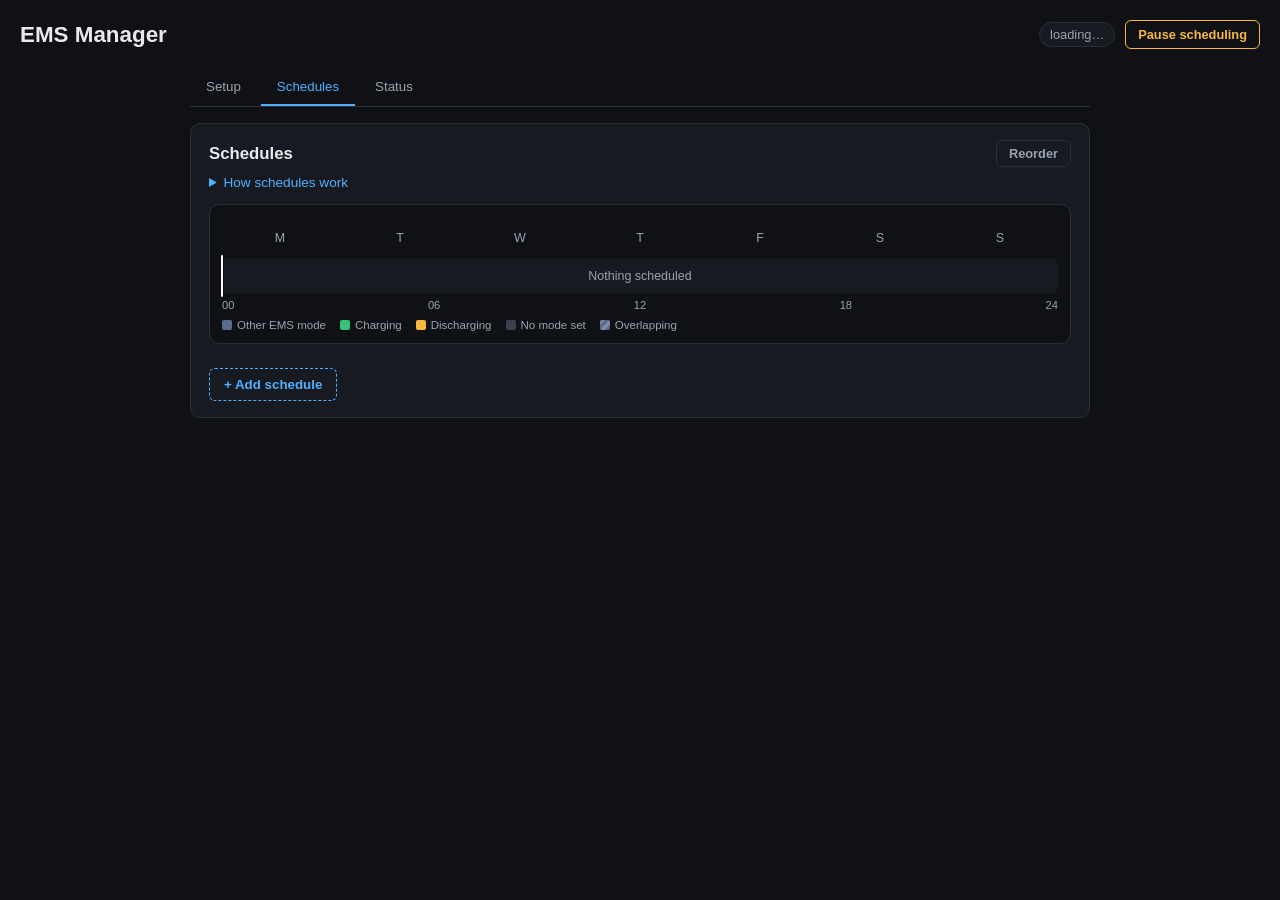
==== commit ff89c786: "Add 24-hour time switch to the schedule editor (v0.11.1)" ====
--- a/ems_manager/app/static/index.html
+++ b/ems_manager/app/static/index.html
@@ -175,6 +175,9 @@
           </div>
           <label class="row">Start <input type="time" class="w-start" /></label>
           <label class="row">End <input type="time" class="w-end" /></label>
+          <label class="row" title="Type times as HH:MM (e.g. 17:30) instead of using the browser's own AM/PM picker">24-hour time
+            <span class="switch"><input type="checkbox" class="w-24h" /><span class="switch-track"></span></span>
+          </label>
         </div>
       </div>
 
--- a/ems_manager/app/static/style.css
+++ b/ems_manager/app/static/style.css
@@ -685,6 +685,17 @@
 
 .row-stack > input { width: 100%; }
 
+/* Start/End when the "24-hour time" switch has turned them into HH:MM text. */
+.row > input.time-text {
+  width: 6.5em;
+  text-align: center;
+  font-variant-numeric: tabular-nums;
+}
+
+.row > input.invalid {
+  border-color: var(--bad);
+}
+
 /* Hidden by default; JS shows the relevant set once an EMS mode is picked.
    Comes after .row so it wins over its display:flex. */
 .mode-discharge-only,
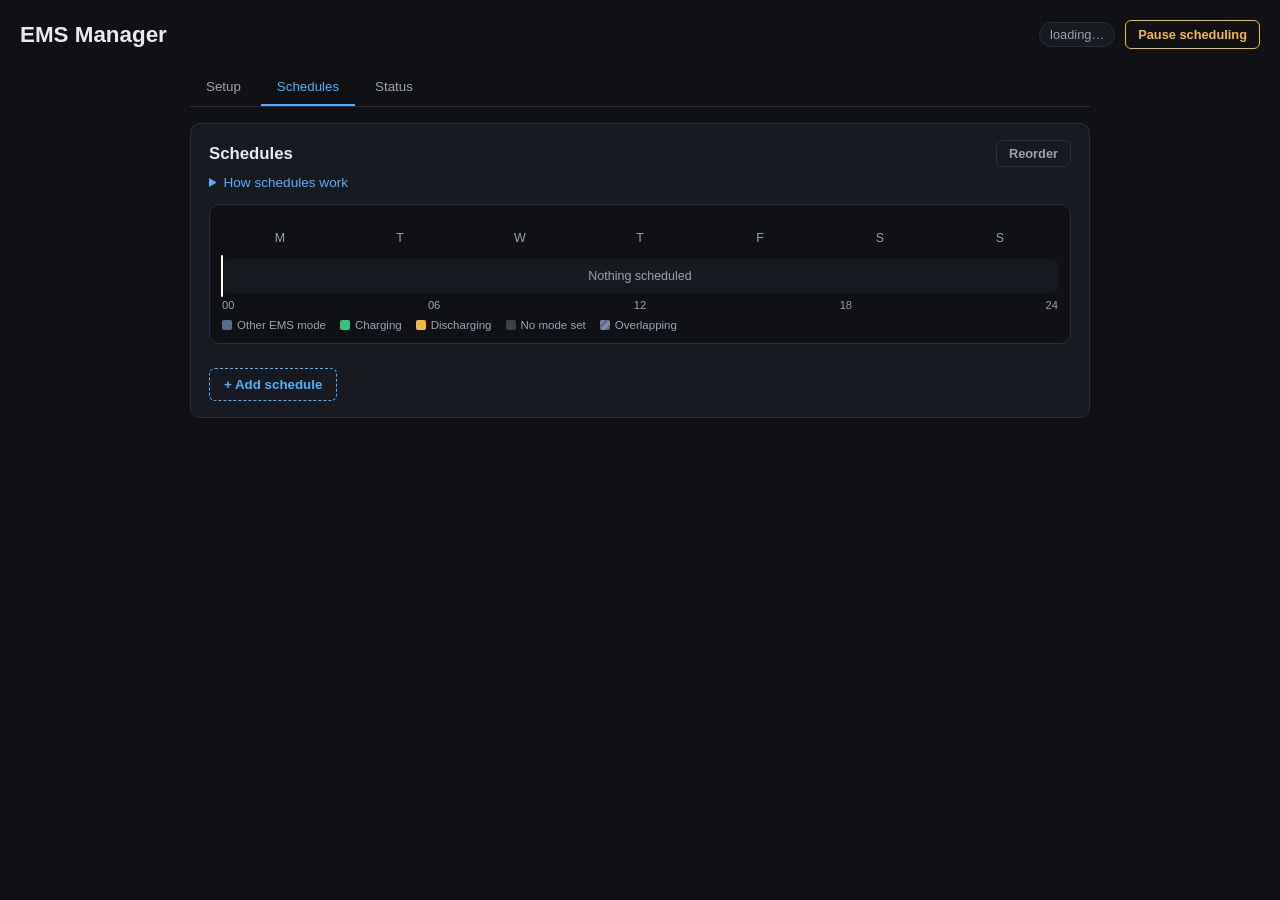
==== commit 1ac0fdcf: "Add solar-based export ramp for Sigenergy Command Discharging and GoodWe Sell power (v0.14.0)" ====
--- a/ems_manager/app/static/index.html
+++ b/ems_manager/app/static/index.html
@@ -191,6 +191,7 @@
           </label>
           <label class="row charge-power-field">Charge power (kW) <input type="number" step="0.1" inputmode="decimal" class="w-charge" /></label>
           <label class="row discharge-power-field">Discharge power (kW) <input type="number" step="0.1" inputmode="decimal" class="w-discharge" /></label>
+          <label class="row ems-power-field">EMS power limit (kW) <input type="number" step="0.1" inputmode="decimal" class="w-ems-power" /></label>
           <label class="row discharge-power-field">Stop discharge at SoC (%) <input type="number" inputmode="numeric" class="w-soc-stop" /></label>
           <label class="row import-limit-field">Import limit (kW) <input type="number" step="0.1" inputmode="decimal" class="w-import" /></label>
           <label class="row mode-charge-only">Charge target SoC (%) <input type="number" inputmode="numeric" class="w-charge-target-soc" /></label>
@@ -200,11 +201,15 @@
           <label class="row mode-discharge-only">Ramp export limit
             <span class="switch"><input type="checkbox" class="w-discharge-ramp" /><span class="switch-track"></span></span>
           </label>
+          <label class="row mode-solar-only">Ramp export based on solar input
+            <span class="switch"><input type="checkbox" class="w-solar-ramp" /><span class="switch-track"></span></span>
+          </label>
           <label class="row mode-charge-only"><span class="charge-ramp-text">Ramp import limit</span>
             <span class="switch"><input type="checkbox" class="w-charge-ramp" /><span class="switch-track"></span></span>
           </label>
         </div>
         <p class="hint mode-discharge-only">When ramping, the export limit is calculated dynamically each poll and kept within your Min/Max export limit range above.</p>
+        <p class="hint mode-solar-only">Ramp export based on solar input: while solar power minus house consumption is above the export limit, the limit is raised to match, then drops back to your setting as solar falls. Needs the Solar (PV) power sensor mapped in Setup.</p>
       </div>
 
       <div class="ed-sec">
--- a/ems_manager/app/static/style.css
+++ b/ems_manager/app/static/style.css
@@ -700,7 +700,8 @@
    Comes after .row so it wins over its display:flex. */
 .mode-discharge-only,
 .mode-charge-only,
-.mode-other-only {
+.mode-other-only,
+.mode-solar-only {
   display: none;
 }
 
